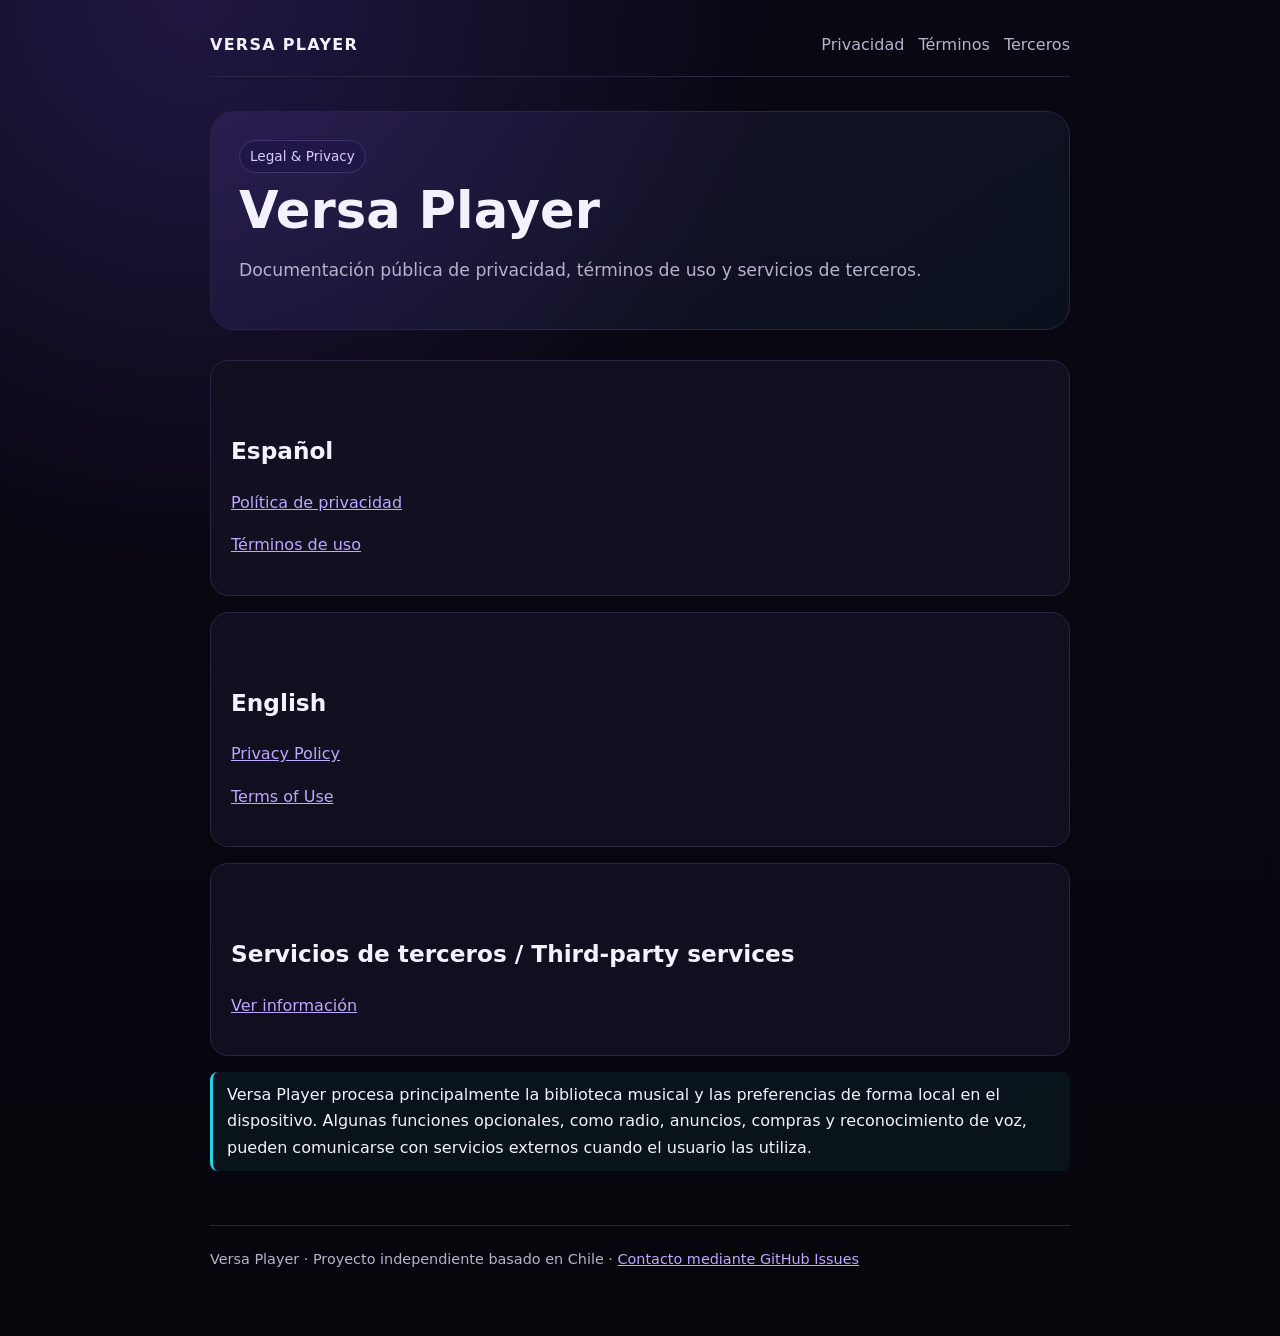
==== index.html @ 4ecc4d55 "Add Versa Player legal page: index.html" ====
<!doctype html>
<html lang="es"><head><meta charset="utf-8"><meta name="viewport" content="width=device-width,initial-scale=1">
<title>Versa Player — Legal</title><meta name="description" content="Política de privacidad, términos de uso y servicios de terceros de Versa Player.">
<link rel="stylesheet" href="./styles.css"></head>
<body><main class="wrap">
<header class="top"><div class="brand">VERSA PLAYER</div><nav class="nav"><a href="./privacy/es.html">Privacidad</a><a href="./terms/es.html">Términos</a><a href="./third-party/index.html">Terceros</a></nav></header>
<section class="hero"><span class="badge">Legal & Privacy</span><h1>Versa Player</h1><p class="subtitle">Documentación pública de privacidad, términos de uso y servicios de terceros.</p></section>
<div class="card"><h2>Español</h2><p><a href="./privacy/es.html">Política de privacidad</a></p><p><a href="./terms/es.html">Términos de uso</a></p></div>
<div class="card"><h2>English</h2><p><a href="./privacy/en.html">Privacy Policy</a></p><p><a href="./terms/en.html">Terms of Use</a></p></div>
<div class="card"><h2>Servicios de terceros / Third-party services</h2><p><a href="./third-party/index.html">Ver información</a></p></div>
<p class="notice">Versa Player procesa principalmente la biblioteca musical y las preferencias de forma local en el dispositivo. Algunas funciones opcionales, como radio, anuncios, compras y reconocimiento de voz, pueden comunicarse con servicios externos cuando el usuario las utiliza.</p>
<footer>Versa Player · Proyecto independiente basado en Chile · <a href="https://github.com/Marco-GoD/versa-player-legal/issues">Contacto mediante GitHub Issues</a></footer>
</main></body></html>
---- styles.css ----
:root{color-scheme:dark;--bg:#090712;--panel:#121022;--text:#f4f1ff;--muted:#b8b1cb;--accent:#8b5cf6;--accent2:#22d3ee;--line:#2a2440;--max:900px}
*{box-sizing:border-box}html{scroll-behavior:smooth}body{margin:0;background:radial-gradient(circle at 15% 0%,#211743 0,transparent 34%),linear-gradient(180deg,#090712,#07060d);color:var(--text);font:16px/1.65 system-ui,-apple-system,BlinkMacSystemFont,"Segoe UI",sans-serif}
a{color:#bda7ff}.wrap{max-width:var(--max);margin:auto;padding:32px 20px 64px}.top{display:flex;gap:16px;justify-content:space-between;align-items:center;border-bottom:1px solid var(--line);padding-bottom:18px;margin-bottom:34px;flex-wrap:wrap}.brand{font-weight:800;letter-spacing:.08em}.nav{display:flex;gap:14px;flex-wrap:wrap}.nav a{text-decoration:none;color:var(--muted)}.nav a:hover{color:var(--text)}
.hero{padding:28px;border:1px solid var(--line);border-radius:24px;background:linear-gradient(145deg,rgba(139,92,246,.12),rgba(34,211,238,.05));margin-bottom:30px}
h1{font-size:clamp(2rem,5vw,3.2rem);line-height:1.08;margin:.2em 0}.subtitle{color:var(--muted);font-size:1.08rem}.meta{color:var(--muted);font-size:.92rem}
h2{margin-top:2.2em;font-size:1.45rem}h3{margin-top:1.5em}.card{background:rgba(18,16,34,.9);border:1px solid var(--line);border-radius:18px;padding:20px;margin:16px 0}
ul{padding-left:1.25rem}.badge{display:inline-block;padding:4px 10px;border-radius:999px;background:#211747;border:1px solid #3f3370;color:#d8ccff;font-size:.85rem}
footer{margin-top:54px;padding-top:22px;border-top:1px solid var(--line);color:var(--muted);font-size:.9rem}.lang{font-size:.92rem}.notice{border-left:3px solid var(--accent2);padding:10px 14px;background:rgba(34,211,238,.06);border-radius:8px}
code{background:#171329;padding:.1em .35em;border-radius:6px}
@media(max-width:640px){.wrap{padding:22px 16px 46px}.hero{padding:20px}.nav{font-size:.95rem}}
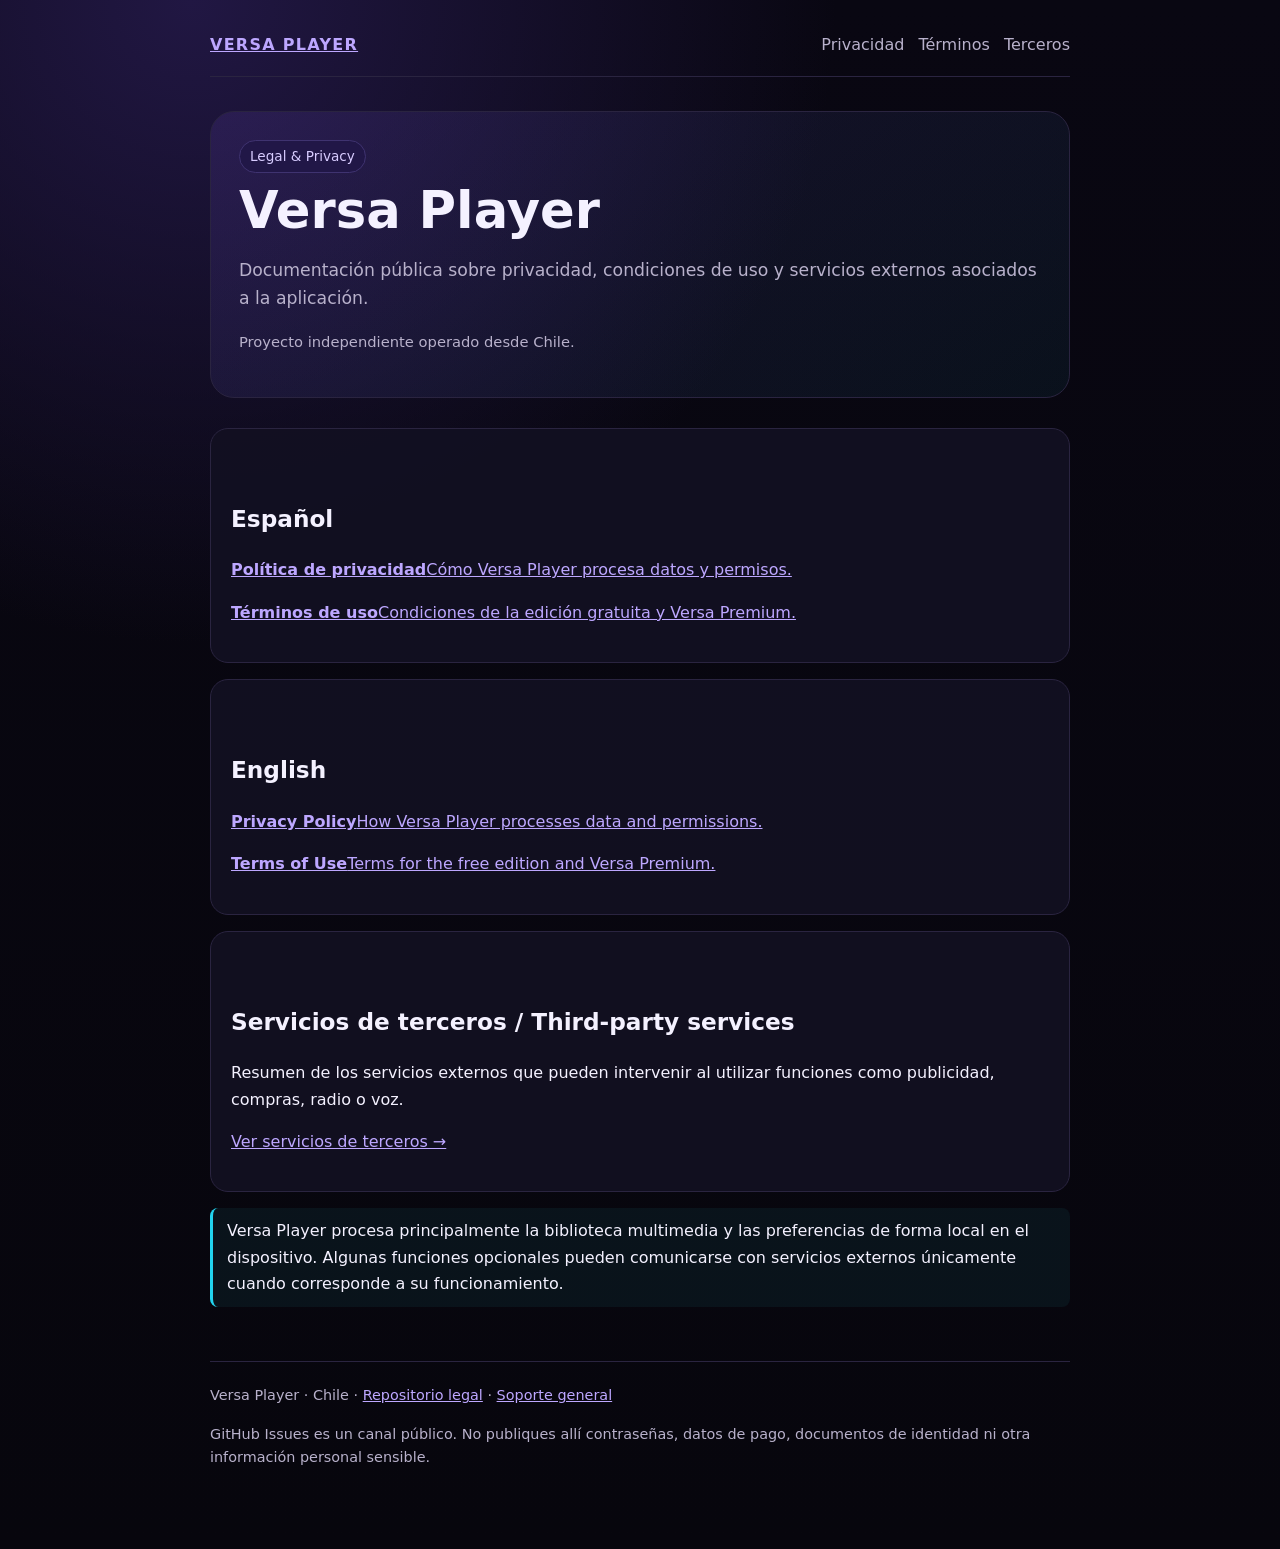
==== commit 886982f3: "Polish legal landing page" ====
--- a/index.html
+++ b/index.html
@@ -1,13 +1,61 @@
 <!doctype html>
-<html lang="es"><head><meta charset="utf-8"><meta name="viewport" content="width=device-width,initial-scale=1">
-<title>Versa Player — Legal</title><meta name="description" content="Política de privacidad, términos de uso y servicios de terceros de Versa Player.">
-<link rel="stylesheet" href="./styles.css"></head>
-<body><main class="wrap">
-<header class="top"><div class="brand">VERSA PLAYER</div><nav class="nav"><a href="./privacy/es.html">Privacidad</a><a href="./terms/es.html">Términos</a><a href="./third-party/index.html">Terceros</a></nav></header>
-<section class="hero"><span class="badge">Legal & Privacy</span><h1>Versa Player</h1><p class="subtitle">Documentación pública de privacidad, términos de uso y servicios de terceros.</p></section>
-<div class="card"><h2>Español</h2><p><a href="./privacy/es.html">Política de privacidad</a></p><p><a href="./terms/es.html">Términos de uso</a></p></div>
-<div class="card"><h2>English</h2><p><a href="./privacy/en.html">Privacy Policy</a></p><p><a href="./terms/en.html">Terms of Use</a></p></div>
-<div class="card"><h2>Servicios de terceros / Third-party services</h2><p><a href="./third-party/index.html">Ver información</a></p></div>
-<p class="notice">Versa Player procesa principalmente la biblioteca musical y las preferencias de forma local en el dispositivo. Algunas funciones opcionales, como radio, anuncios, compras y reconocimiento de voz, pueden comunicarse con servicios externos cuando el usuario las utiliza.</p>
-<footer>Versa Player · Proyecto independiente basado en Chile · <a href="https://github.com/Marco-GoD/versa-player-legal/issues">Contacto mediante GitHub Issues</a></footer>
-</main></body></html>+<html lang="es">
+<head>
+<meta charset="utf-8">
+<meta name="viewport" content="width=device-width,initial-scale=1">
+<meta name="color-scheme" content="dark">
+<title>Versa Player — Legal & Privacy</title>
+<meta name="description" content="Política de privacidad, términos de uso y servicios de terceros de Versa Player.">
+<link rel="stylesheet" href="./styles.css">
+</head>
+<body>
+<main class="wrap">
+<header class="top">
+  <a class="brand" href="./index.html">VERSA PLAYER</a>
+  <nav class="nav" aria-label="Navegación legal">
+    <a href="./privacy/es.html">Privacidad</a>
+    <a href="./terms/es.html">Términos</a>
+    <a href="./third-party/index.html">Terceros</a>
+  </nav>
+</header>
+
+<section class="hero">
+  <span class="badge">Legal & Privacy</span>
+  <h1>Versa Player</h1>
+  <p class="subtitle">Documentación pública sobre privacidad, condiciones de uso y servicios externos asociados a la aplicación.</p>
+  <p class="meta">Proyecto independiente operado desde Chile.</p>
+</section>
+
+<section class="grid" aria-label="Documentos legales">
+  <article class="card">
+    <h2>Español</h2>
+    <p><a class="doc-link" href="./privacy/es.html"><strong>Política de privacidad</strong><span>Cómo Versa Player procesa datos y permisos.</span></a></p>
+    <p><a class="doc-link" href="./terms/es.html"><strong>Términos de uso</strong><span>Condiciones de la edición gratuita y Versa Premium.</span></a></p>
+  </article>
+
+  <article class="card">
+    <h2>English</h2>
+    <p><a class="doc-link" href="./privacy/en.html"><strong>Privacy Policy</strong><span>How Versa Player processes data and permissions.</span></a></p>
+    <p><a class="doc-link" href="./terms/en.html"><strong>Terms of Use</strong><span>Terms for the free edition and Versa Premium.</span></a></p>
+  </article>
+
+  <article class="card full">
+    <h2>Servicios de terceros / Third-party services</h2>
+    <p>Resumen de los servicios externos que pueden intervenir al utilizar funciones como publicidad, compras, radio o voz.</p>
+    <p><a href="./third-party/index.html">Ver servicios de terceros →</a></p>
+  </article>
+</section>
+
+<p class="notice">Versa Player procesa principalmente la biblioteca multimedia y las preferencias de forma local en el dispositivo. Algunas funciones opcionales pueden comunicarse con servicios externos únicamente cuando corresponde a su funcionamiento.</p>
+
+<footer>
+  <span>Versa Player · Chile</span>
+  <span class="sep">·</span>
+  <a href="https://github.com/Marco-GoD/versa-player-legal">Repositorio legal</a>
+  <span class="sep">·</span>
+  <a href="https://github.com/Marco-GoD/versa-player-legal/issues">Soporte general</a>
+  <p class="fineprint">GitHub Issues es un canal público. No publiques allí contraseñas, datos de pago, documentos de identidad ni otra información personal sensible.</p>
+</footer>
+</main>
+</body>
+</html>
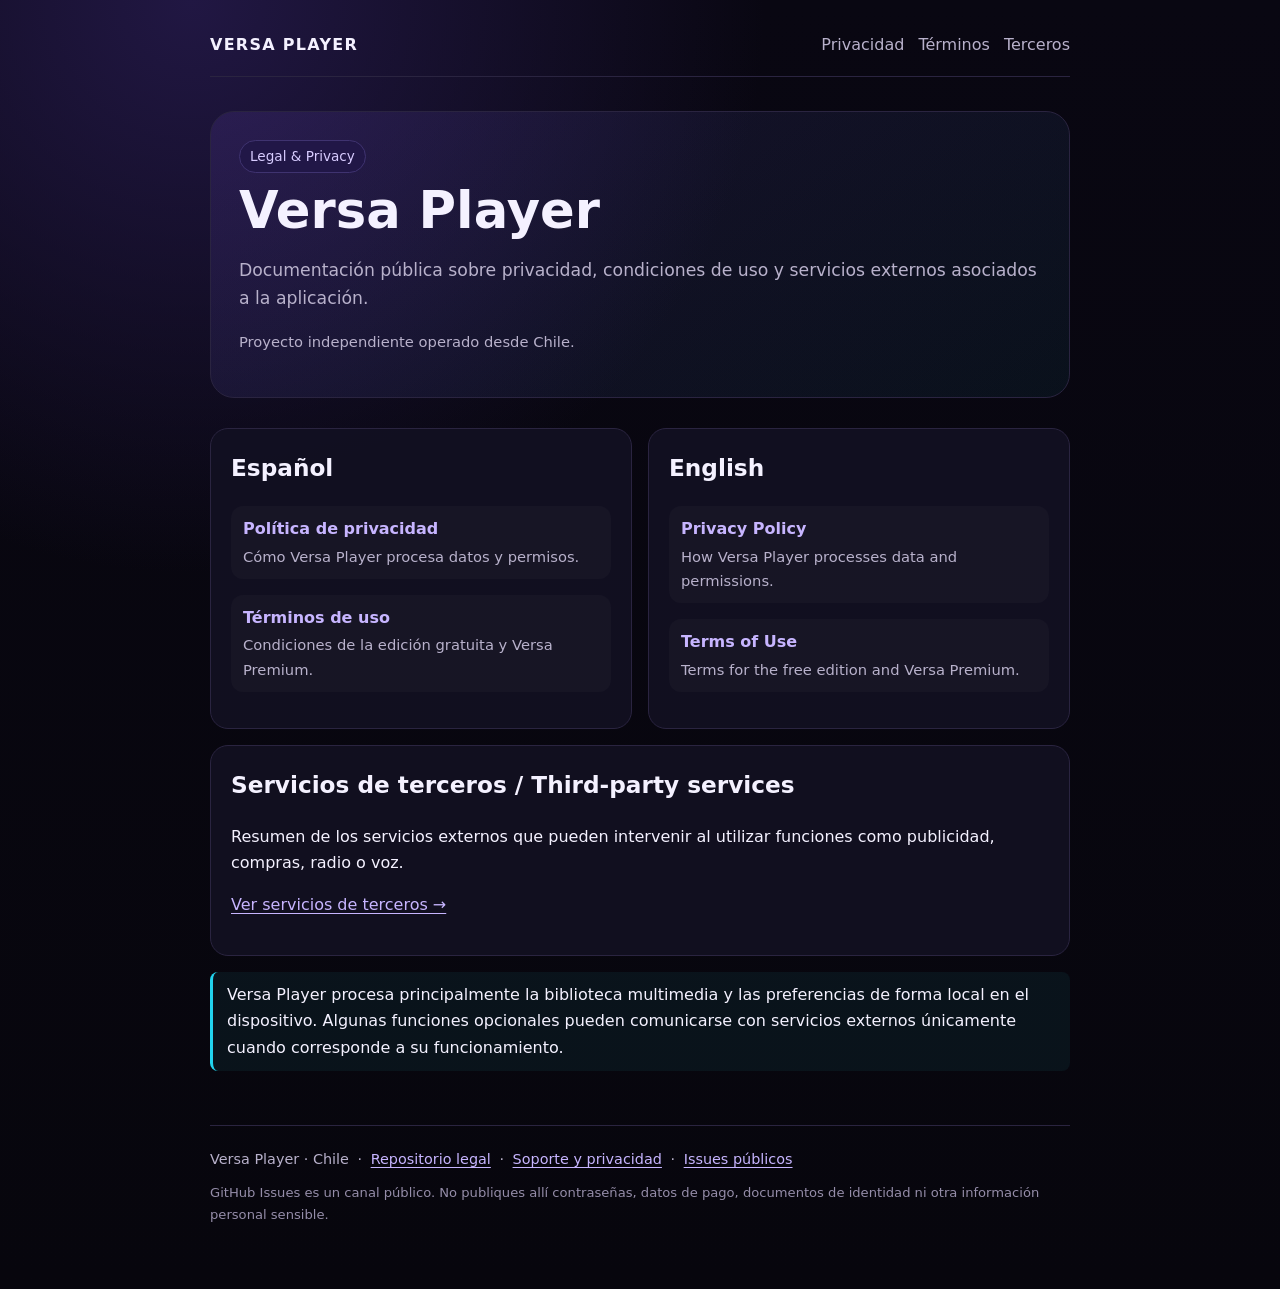
==== commit 1a5fbe93: "Add official Versa Player support and privacy contact" ====
--- a/index.html
+++ b/index.html
@@ -53,7 +53,9 @@
   <span class="sep">·</span>
   <a href="https://github.com/Marco-GoD/versa-player-legal">Repositorio legal</a>
   <span class="sep">·</span>
-  <a href="https://github.com/Marco-GoD/versa-player-legal/issues">Soporte general</a>
+  <a href="mailto:marcogod.contact@gmail.com">Soporte y privacidad</a>
+  <span class="sep">·</span>
+  <a href="https://github.com/Marco-GoD/versa-player-legal/issues">Issues públicos</a>
   <p class="fineprint">GitHub Issues es un canal público. No publiques allí contraseñas, datos de pago, documentos de identidad ni otra información personal sensible.</p>
 </footer>
 </main>
--- a/styles.css
+++ b/styles.css
@@ -1,10 +1,22 @@
 :root{color-scheme:dark;--bg:#090712;--panel:#121022;--text:#f4f1ff;--muted:#b8b1cb;--accent:#8b5cf6;--accent2:#22d3ee;--line:#2a2440;--max:900px}
-*{box-sizing:border-box}html{scroll-behavior:smooth}body{margin:0;background:radial-gradient(circle at 15% 0%,#211743 0,transparent 34%),linear-gradient(180deg,#090712,#07060d);color:var(--text);font:16px/1.65 system-ui,-apple-system,BlinkMacSystemFont,"Segoe UI",sans-serif}
-a{color:#bda7ff}.wrap{max-width:var(--max);margin:auto;padding:32px 20px 64px}.top{display:flex;gap:16px;justify-content:space-between;align-items:center;border-bottom:1px solid var(--line);padding-bottom:18px;margin-bottom:34px;flex-wrap:wrap}.brand{font-weight:800;letter-spacing:.08em}.nav{display:flex;gap:14px;flex-wrap:wrap}.nav a{text-decoration:none;color:var(--muted)}.nav a:hover{color:var(--text)}
+*{box-sizing:border-box}
+html{scroll-behavior:smooth}
+body{margin:0;background:radial-gradient(circle at 15% 0%,#211743 0,transparent 34%),linear-gradient(180deg,#090712,#07060d);color:var(--text);font:16px/1.65 system-ui,-apple-system,BlinkMacSystemFont,"Segoe UI",sans-serif}
+a{color:#c7b5ff;text-underline-offset:.18em}
+.wrap{max-width:var(--max);margin:auto;padding:32px 20px 64px}
+.top{display:flex;gap:16px;justify-content:space-between;align-items:center;border-bottom:1px solid var(--line);padding-bottom:18px;margin-bottom:34px;flex-wrap:wrap}
+.brand{font-weight:800;letter-spacing:.08em;color:var(--text);text-decoration:none}
+.nav{display:flex;gap:14px;flex-wrap:wrap}.nav a{text-decoration:none;color:var(--muted)}.nav a:hover,.nav a:focus-visible{color:var(--text)}
 .hero{padding:28px;border:1px solid var(--line);border-radius:24px;background:linear-gradient(145deg,rgba(139,92,246,.12),rgba(34,211,238,.05));margin-bottom:30px}
 h1{font-size:clamp(2rem,5vw,3.2rem);line-height:1.08;margin:.2em 0}.subtitle{color:var(--muted);font-size:1.08rem}.meta{color:var(--muted);font-size:.92rem}
-h2{margin-top:2.2em;font-size:1.45rem}h3{margin-top:1.5em}.card{background:rgba(18,16,34,.9);border:1px solid var(--line);border-radius:18px;padding:20px;margin:16px 0}
+h2{margin-top:2.2em;font-size:1.45rem}h3{margin-top:1.5em}.card h2{margin-top:0}
+.grid{display:grid;grid-template-columns:repeat(2,minmax(0,1fr));gap:16px}
+.card{background:rgba(18,16,34,.9);border:1px solid var(--line);border-radius:18px;padding:20px;margin:0}.card.full{grid-column:1/-1}
+.doc-link{display:flex;flex-direction:column;gap:2px;padding:10px 12px;border-radius:12px;text-decoration:none;background:rgba(255,255,255,.025)}
+.doc-link:hover,.doc-link:focus-visible{background:rgba(139,92,246,.1)}.doc-link span{color:var(--muted);font-size:.92rem}
 ul{padding-left:1.25rem}.badge{display:inline-block;padding:4px 10px;border-radius:999px;background:#211747;border:1px solid #3f3370;color:#d8ccff;font-size:.85rem}
-footer{margin-top:54px;padding-top:22px;border-top:1px solid var(--line);color:var(--muted);font-size:.9rem}.lang{font-size:.92rem}.notice{border-left:3px solid var(--accent2);padding:10px 14px;background:rgba(34,211,238,.06);border-radius:8px}
+.notice{border-left:3px solid var(--accent2);padding:10px 14px;background:rgba(34,211,238,.06);border-radius:8px}
+.callout{padding:14px 16px;border:1px solid var(--line);background:rgba(139,92,246,.07);border-radius:12px;color:var(--muted)}
+footer{margin-top:54px;padding-top:22px;border-top:1px solid var(--line);color:var(--muted);font-size:.9rem}.sep{padding:0 .25rem}.fineprint{margin:.65rem 0 0;font-size:.82rem;color:#958da9}.lang{font-size:.92rem}
 code{background:#171329;padding:.1em .35em;border-radius:6px}
-@media(max-width:640px){.wrap{padding:22px 16px 46px}.hero{padding:20px}.nav{font-size:.95rem}}+@media(max-width:640px){.wrap{padding:22px 16px 46px}.hero{padding:20px}.nav{font-size:.95rem}.grid{grid-template-columns:1fr}.card.full{grid-column:auto}.sep{display:none}footer>span,footer>a{display:block;margin:.15rem 0}}
